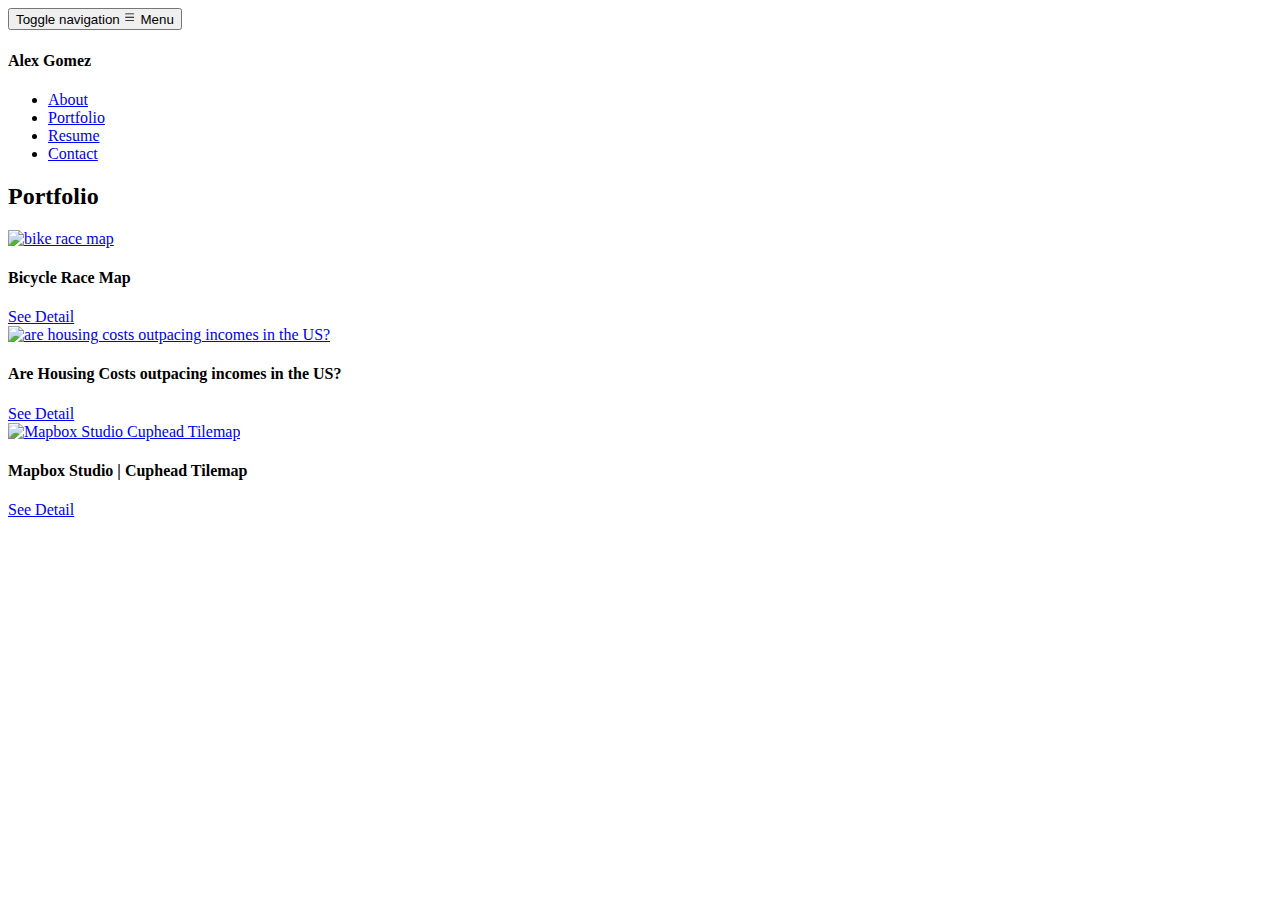
==== index.html @ f2230fb0 "add all files for website" ====
<!DOCTYPE html>
<html lang="en">

<head>
    <meta charset="utf-8">
    <meta name="viewport" content="width=device-width, initial-scale=1">
    <title>Alex Gomez</title>
    <!-- <link href='https://fonts.googleapis.com/css?family=Montserrat:400,700' rel='stylesheet' type='text/css'> -->

    <!--put your Bootstrap stylesheet links below this comment and above style.css-->
    <link rel="stylesheet" href="css/bootstrap.min.css">
    <link rel="stylesheet" href="css/style.css">
</head>

<body>
    <nav class="navbar navbar-expand-lg navbar-default">
        <!-- Create the navbar -->
        <div class="container">
            <div class="navbar">
                <!-- Creates the navbar header -->
                <button type="button" class="navbar-toggler" data-toggle="collapse" data-target="#navbar-header" aria-expanded="false" aria-controls="navbar-header">
                    <span class="sr-only">Toggle navigation</span>
                    <svg width="1em" height="1em" viewBox="0 0 16 16" class="bi bi-list" xmlns="http://www.w3.org/2000/svg">
                        <path fill-rule="evenodd" d="M2.5 11.5A.5.5 0 0 1 3 11h10a.5.5 0 0 1 0 1H3a.5.5 0 0 1-.5-.5zm0-4A.5.5 0 0 1 3 7h10a.5.5 0 0 1 0 1H3a.5.5 0 0 1-.5-.5zm0-4A.5.5 0 0 1 3 3h10a.5.5 0 0 1 0 1H3a.5.5 0 0 1-.5-.5z" /></svg>
                    <span class="menu"> Menu</span>
                </button> <!-- Hamburger button for smaller devices -->
                <h4>Alex Gomez</h4> <!-- Your website brand name -->
            </div>

            <div id="navbar-header" class="collapse navbar-collapse">
                <!-- Links to include in navbar -->
                <ul class="nav navbar-nav">
                    <!-- Unordered list for links on navbar -->
                    <li><a href="about.html">About</a></li>
                    <li><a href="index.html">Portfolio</a></li>
                    <li><a href="resume.html">Resume</a></li>
                    <li><a href="contact.html">Contact</a></li>
                </ul>
            </div> <!-- end .navbar-collapse -->
        </div> <!-- end .container -->
    </nav> <!-- end navigation bar -->

    <div class="jumbotron">
        <div class="container">
            <h2>Portfolio</h2>
        </div>
    </div>
    <div class="container">

        <div class="row">
            <div class="col-md-4">

                <div class="card">
                    <a href="portfolio/bike-race-map.html">
                        <img class="card-img-top" src="assets/bike-race-map.png" alt="bike race map"></a>
                    <div class="card-body">
                        <h4 class="card-title" style = "background-color: #ffffff; color: #000000">Bicycle Race Map</h4>
                        <a href="portfolio/bike-race-map.html" class="btn btn-primary">See Detail</a>
                    </div>
                </div>

            </div>

            <div class="col-md-4">

                <div class="card">
                    <a href="portfolio/housing-cost-income.html">
                        <img class="card-img-top" src="assets/housing-cost-income.png" alt="are housing costs outpacing incomes in the US?"></a>
                    <div class="card-body">
                        <h4 class="card-title" style = "background-color: #ffffff; color: #000000">Are Housing Costs outpacing incomes in the US?</h4>
                        <a href="portfolio/housing-cost-income.html" class="btn btn-primary">See Detail</a>
                    </div>
                </div>

            </div>
            <div class="col-md-4">

                <div class="card">
                    <a href="portfolio/cuphead-tilemap.html">
                        <img class="card-img-top" src="assets/cuphead-tilemap.png" alt="Mapbox Studio Cuphead Tilemap"></a>
                    <div class="card-body">
                        <h4 class="card-title" style = "background-color: #ffffff; color: #000000">Mapbox Studio | Cuphead Tilemap</h4>
                        <a href="portfolio/cuphead-tilemap.html" class="btn btn-primary">See Detail</a>
                    </div>
                </div>

            </div>
        </div>
    </div>

    <!--put your external script links here-->
    <script type="text/javascript" src="lib/jquery-3.5.1.min.js"></script>
    <script type="text/javascript" src="lib/bootstrap.min.js"></script>
</body>

</html>
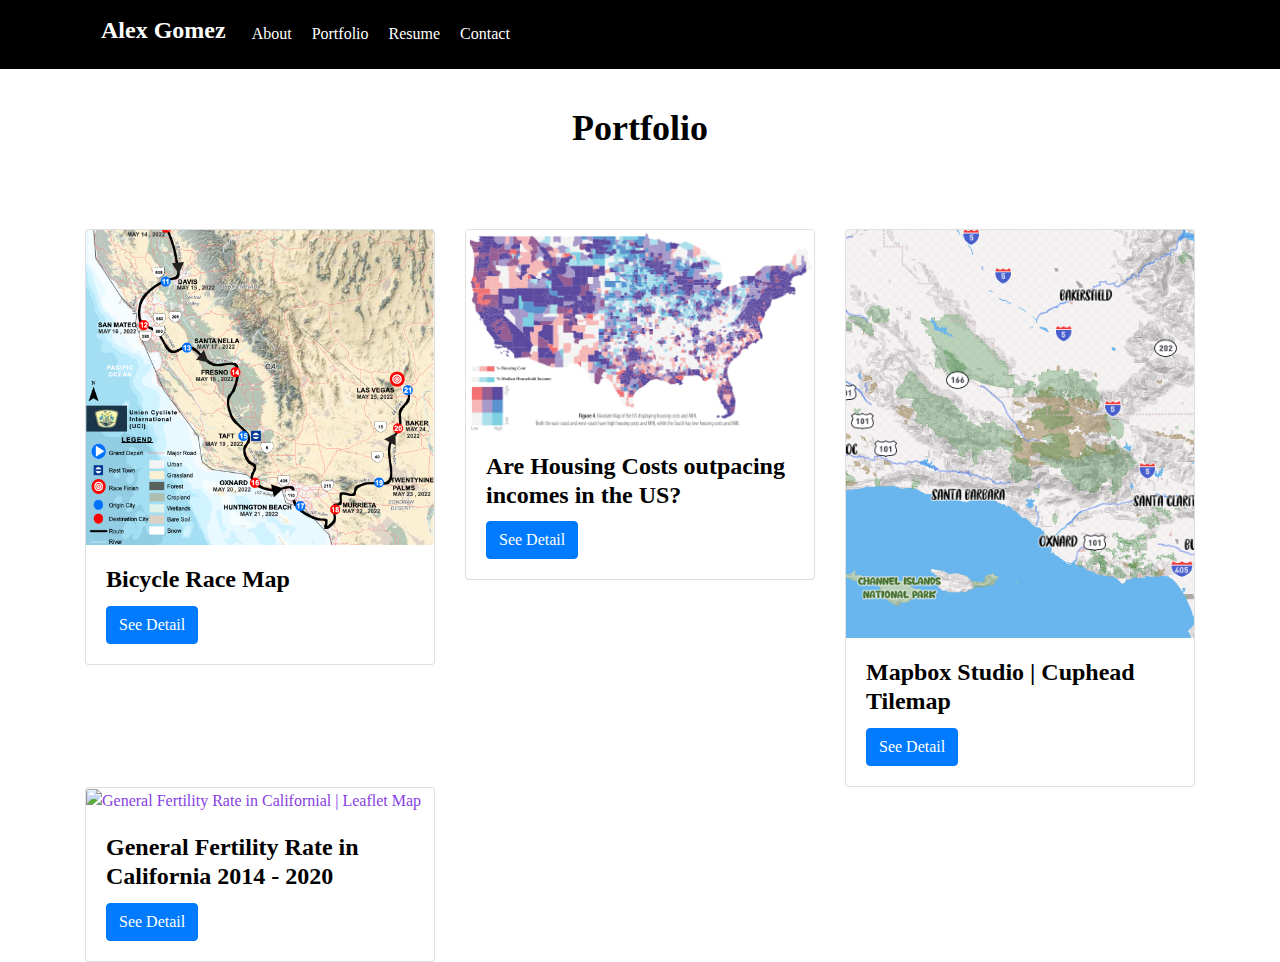
==== commit 5cf70fb7: "Added GFR Leaflet Map" ====
--- a/index.html
+++ b/index.html
@@ -85,6 +85,20 @@
                 </div>
 
             </div>
+            
+                        <div class="col-md-4">
+
+                <div class="card">
+                    <a href="portfolio/GFR_Leaflet.html">
+                        <img class="card-img-top" src="assets/GFR_leaflet.png" alt="General Fertility Rate in Californial | Leaflet Map"></a>
+                    <div class="card-body">
+                        <h4 class="card-title" style = "background-color: #ffffff; color: #000000">General Fertility Rate in California 2014 - 2020</h4>
+                        <a href="portfolio/housing-cost-income.html" class="btn btn-primary">See Detail</a>
+                    </div>
+                </div>
+
+            </div>
+            
         </div>
     </div>
 
--- a/css/style.css
+++ b/css/style.css
@@ -0,0 +1,133 @@
+/***** NAVBAR *****/
+
+.navbar {
+    background-color: #000000;
+    border-radius: 0;
+}
+
+/* Navbar title */
+.navbar-default .navbar-brand {
+    color: white;
+    font-size: px;
+    font-weight: bold;
+}
+
+/* Navbar hover effects */
+.navbar-default .navbar-brand:hover,
+.navbar-default .navbar-brand:focus,
+.navbar-default .navbar-nav > li > a:hover,
+.navbar-default .navbar-nav > li > a:focus {
+    color: #ffffff;
+    font-weight: bold;
+    font-size: 15px;
+    text-decoration: underline;
+}
+
+/* Navbar links */
+.navbar-default .navbar-nav > li > a {
+    color: #fff;
+    font-size: 16px;
+    padding: 10px;
+}
+
+/* Navbar collapsed styles */
+.navbar-toggler {
+    color: #fff;
+    border-color: #fff;
+    background-color: #863ee3;
+    border-radius: 4px;
+    border: 1px solid;
+    fill: #fff;
+    font-size: 16px;
+    position: relative;
+    margin-right: 10px;
+}
+
+.navbar-toggler:hover,
+.navbar-toggler:focus {
+    background-color: #ebd122;
+    color: #242424;
+    fill: #242424;
+    border-color: #fff;
+
+}
+
+/*** Portfolio pieces ***/
+.portfolio-thumbnail {
+    background-color: #fff;
+    border-color: #863ee3;
+    border-width: 2px;
+    width: 95%;
+}
+
+.portfolio-thumbnail:hover {
+    border-color: #ebd122;
+}
+
+.portfolio-title {
+    font-weight: bold;
+    padding-top: 3%;
+}
+
+.portfolio-description {}
+
+.portfolio-image {}
+
+#about-world {
+    max-height: 200px;
+}
+
+.resume h3 {
+    font-weight: bold;
+}
+
+hr {
+    border-color: white;
+    border-width: 2px;
+}
+
+p {
+    font-size: 20px;
+}
+
+a {
+    color: #863ee3;
+}
+
+a:hover {
+    color: #ebd122;
+}
+
+.jumbotron {
+    text-align: center;
+    color: #000000;
+    background-color: #ffffff;
+    padding: 3%;
+    border-radius: 0px;
+}
+
+.jumbotron h2 {
+    font-size: 36px;
+    font-weight: bold;
+}
+
+
+.img-responsive {
+    max-width: 100%;
+    height: auto
+}
+
+body {
+
+    font-family: 'Georgia', serif;
+    background-color: #ffffff;
+    color: #242424;
+}
+
+h4 {
+    color: white;
+    font-size: px;
+    font-weight: bold;
+    background-color: #000000;
+    border-radius: 0;
+}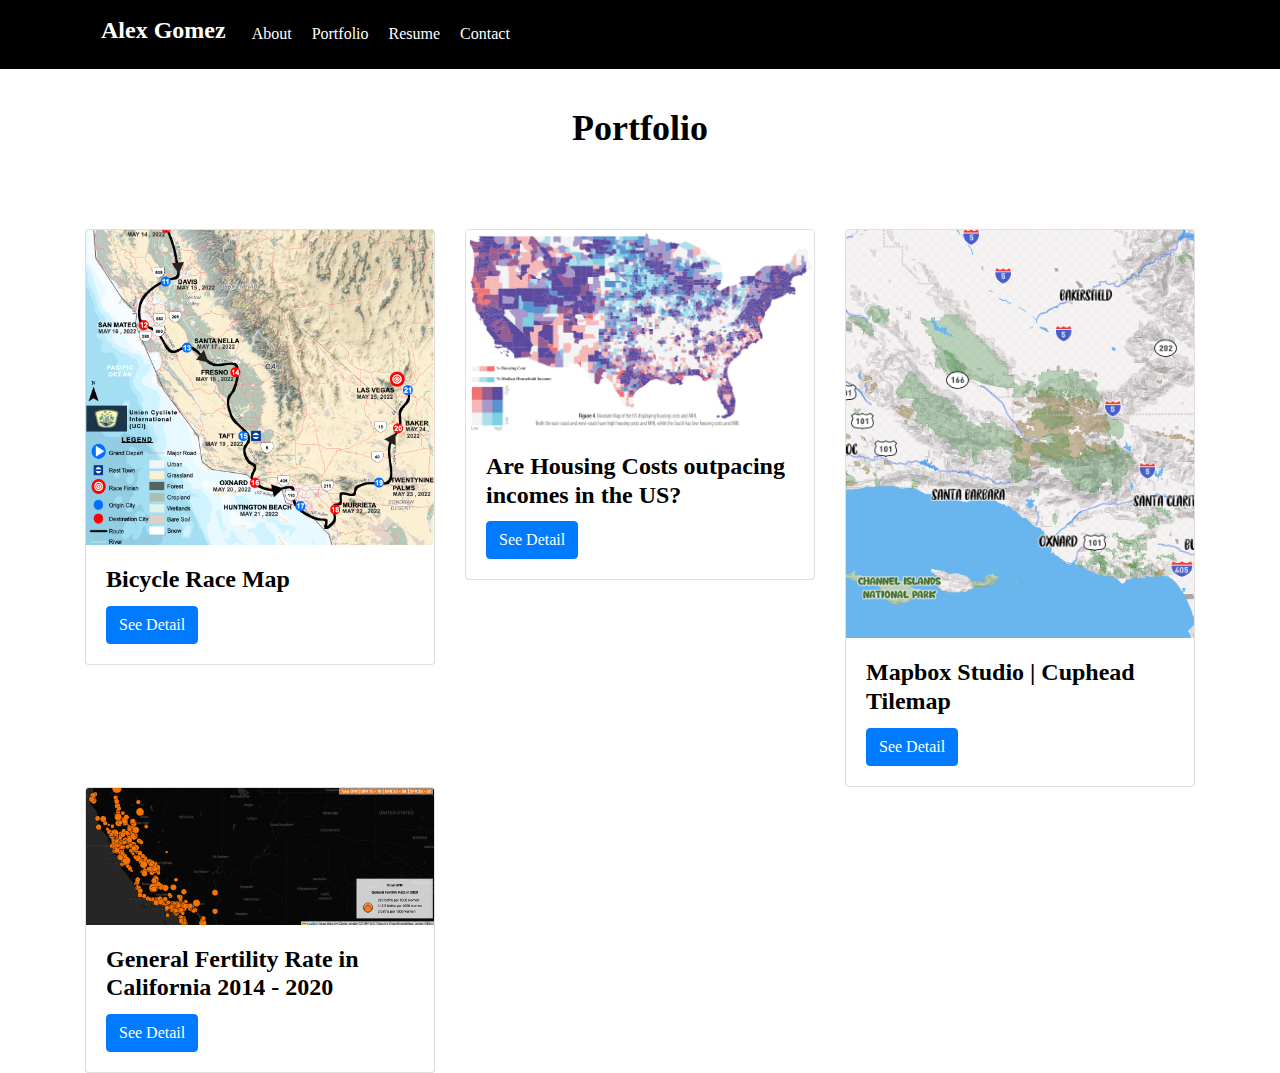
==== commit 64ff0c4f: "Fixed Portfolio page" ====
--- a/index.html
+++ b/index.html
@@ -90,10 +90,10 @@
 
                 <div class="card">
                     <a href="portfolio/GFR_Leaflet.html">
-                        <img class="card-img-top" src="assets/GFR_leaflet.png" alt="General Fertility Rate in Californial | Leaflet Map"></a>
+                        <img class="card-img-top" src="assets/GFR_Leaflet.png" alt="General Fertility Rate in California | Leaflet Map"></a>
                     <div class="card-body">
                         <h4 class="card-title" style = "background-color: #ffffff; color: #000000">General Fertility Rate in California 2014 - 2020</h4>
-                        <a href="portfolio/housing-cost-income.html" class="btn btn-primary">See Detail</a>
+                        <a href="portfolio/GFR_Leaflet.html" class="btn btn-primary">See Detail</a>
                     </div>
                 </div>
 
@@ -103,8 +103,8 @@
     </div>
 
     <!--put your external script links here-->
+    <script type="text/javascript" src="lib/bootstrap.min.js"></script>
     <script type="text/javascript" src="lib/jquery-3.5.1.min.js"></script>
-    <script type="text/javascript" src="lib/bootstrap.min.js"></script>
 </body>
 
 </html>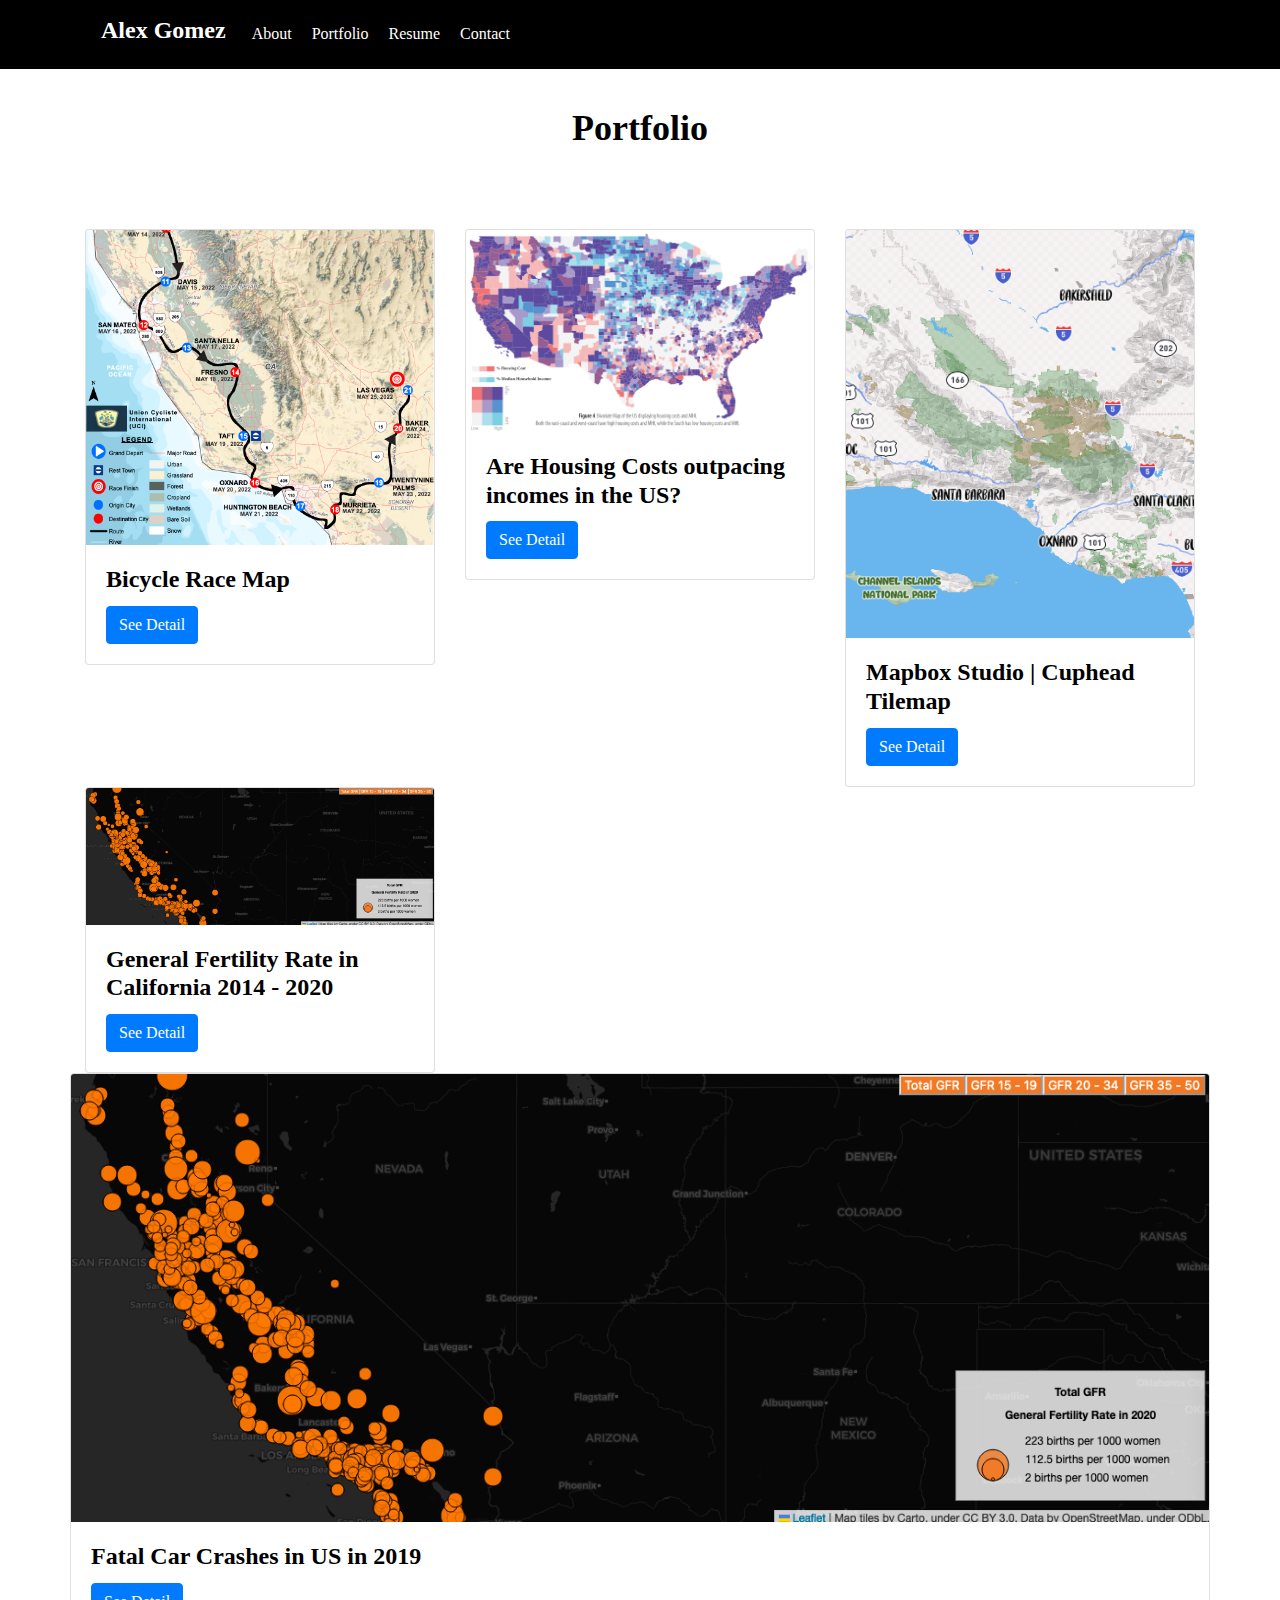
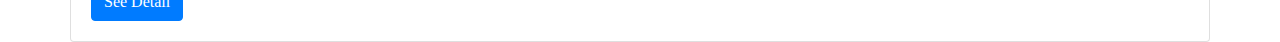
==== commit 48d8abaf: "added d3 map to portfolio" ====
--- a/index.html
+++ b/index.html
@@ -90,7 +90,7 @@
 
                 <div class="card">
                     <a href="portfolio/GFR_Leaflet.html">
-                        <img class="card-img-top" src="assets/GFR_Leaflet.png" alt="General Fertility Rate in California | Leaflet Map"></a>
+                        <img class="card-img-top" src="assets/GFR_Leaflet.png" alt="General Fertility Rate in California"></a>
                     <div class="card-body">
                         <h4 class="card-title" style = "background-color: #ffffff; color: #000000">General Fertility Rate in California 2014 - 2020</h4>
                         <a href="portfolio/GFR_Leaflet.html" class="btn btn-primary">See Detail</a>
@@ -98,7 +98,17 @@
                 </div>
 
             </div>
-            
+            <div class="card">
+            <a href="portfolio/fatal_crashes_d3.html">
+                <img class="card-img-top" src="assets/GFR_Leaflet.png" alt="Fatal Car Crashes in US 2019"></a>
+            <div class="card-body">
+                <h4 class="card-title" style = "background-color: #ffffff; color: #000000">Fatal Car Crashes in US in 2019</h4>
+                <a href="portfolio/fatal_crashes_d3.html" class="btn btn-primary">See Detail</a>
+            </div>
+        </div>
+
+    </div>
+       
         </div>
     </div>
 
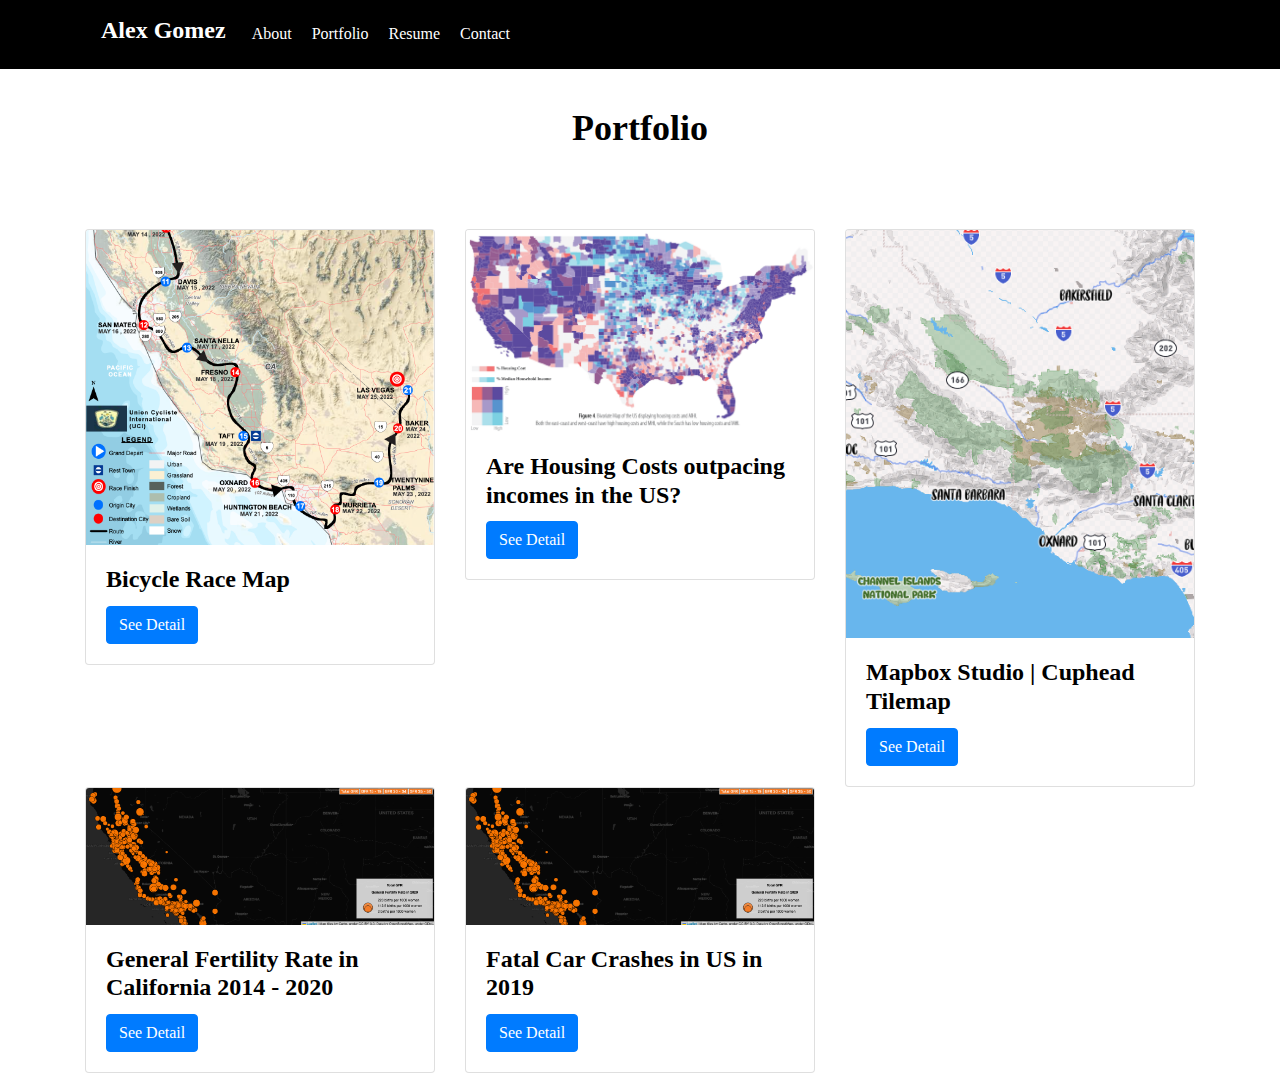
==== commit dc193cb9: "fixed portfolio & d3 page" ====
--- a/index.html
+++ b/index.html
@@ -45,11 +45,11 @@
             <h2>Portfolio</h2>
         </div>
     </div>
+    
     <div class="container">
-
         <div class="row">
+        
             <div class="col-md-4">
-
                 <div class="card">
                     <a href="portfolio/bike-race-map.html">
                         <img class="card-img-top" src="assets/bike-race-map.png" alt="bike race map"></a>
@@ -98,6 +98,8 @@
                 </div>
 
             </div>
+               <div class="col-md-4">
+     
             <div class="card">
             <a href="portfolio/fatal_crashes_d3.html">
                 <img class="card-img-top" src="assets/GFR_Leaflet.png" alt="Fatal Car Crashes in US 2019"></a>
@@ -106,10 +108,9 @@
                 <a href="portfolio/fatal_crashes_d3.html" class="btn btn-primary">See Detail</a>
             </div>
         </div>
-
     </div>
        
-        </div>
+    </div>
     </div>
 
     <!--put your external script links here-->
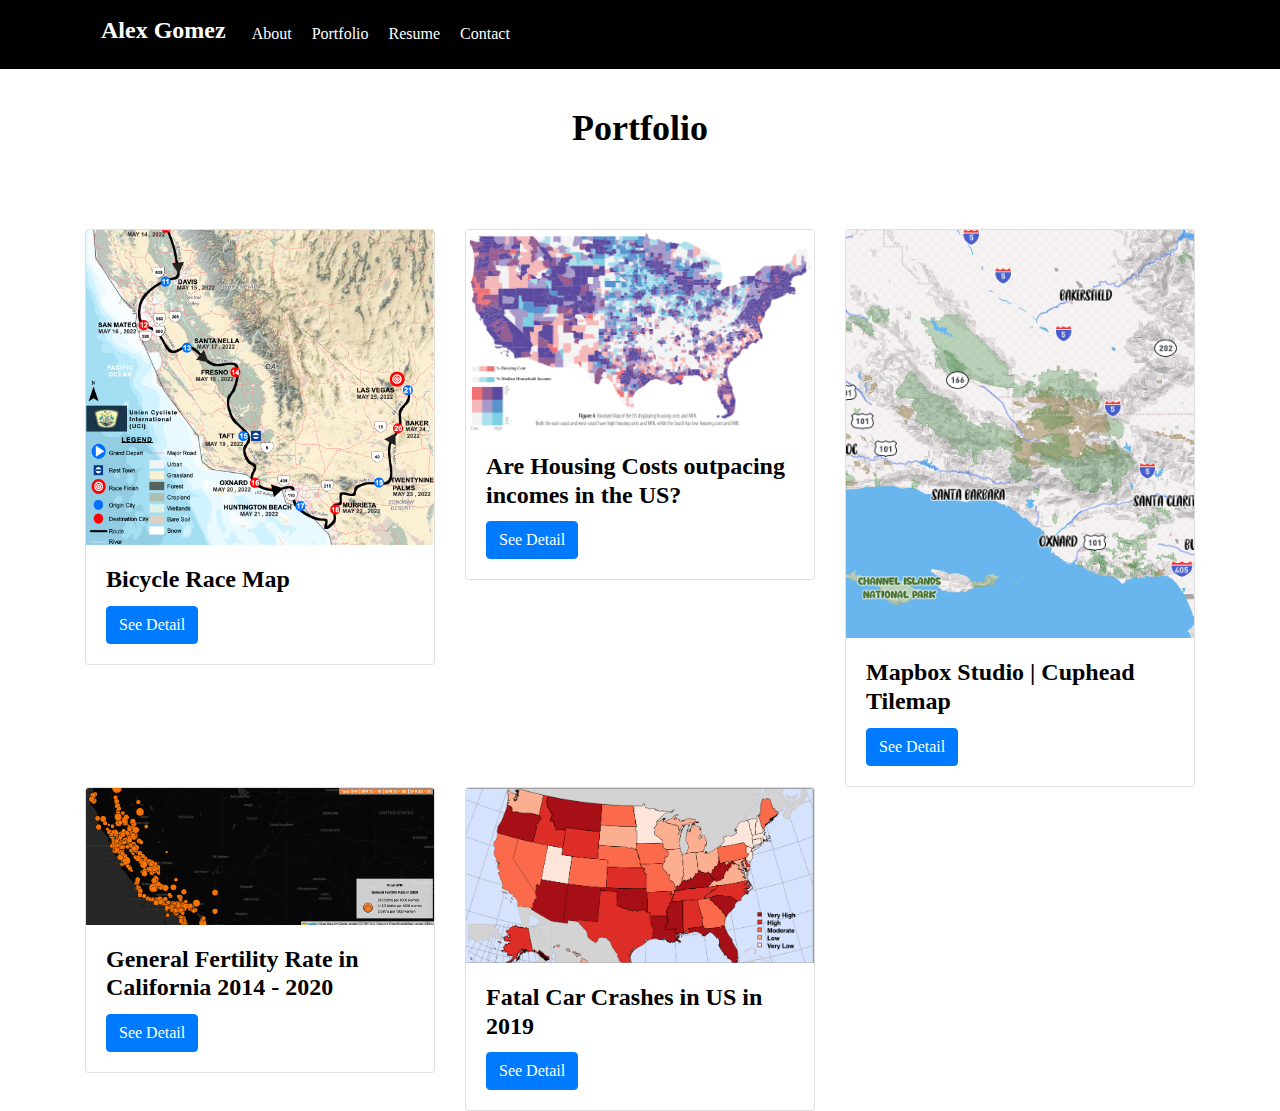
==== commit ad2500ff: "updated d3 tile pic" ====
--- a/index.html
+++ b/index.html
@@ -102,7 +102,7 @@
      
             <div class="card">
             <a href="portfolio/fatal_crashes_d3.html">
-                <img class="card-img-top" src="assets/GFR_Leaflet.png" alt="Fatal Car Crashes in US 2019"></a>
+                <img class="card-img-top" src="assets/d3pic.png" alt="Fatal Car Crashes in US 2019"></a>
             <div class="card-body">
                 <h4 class="card-title" style = "background-color: #ffffff; color: #000000">Fatal Car Crashes in US in 2019</h4>
                 <a href="portfolio/fatal_crashes_d3.html" class="btn btn-primary">See Detail</a>
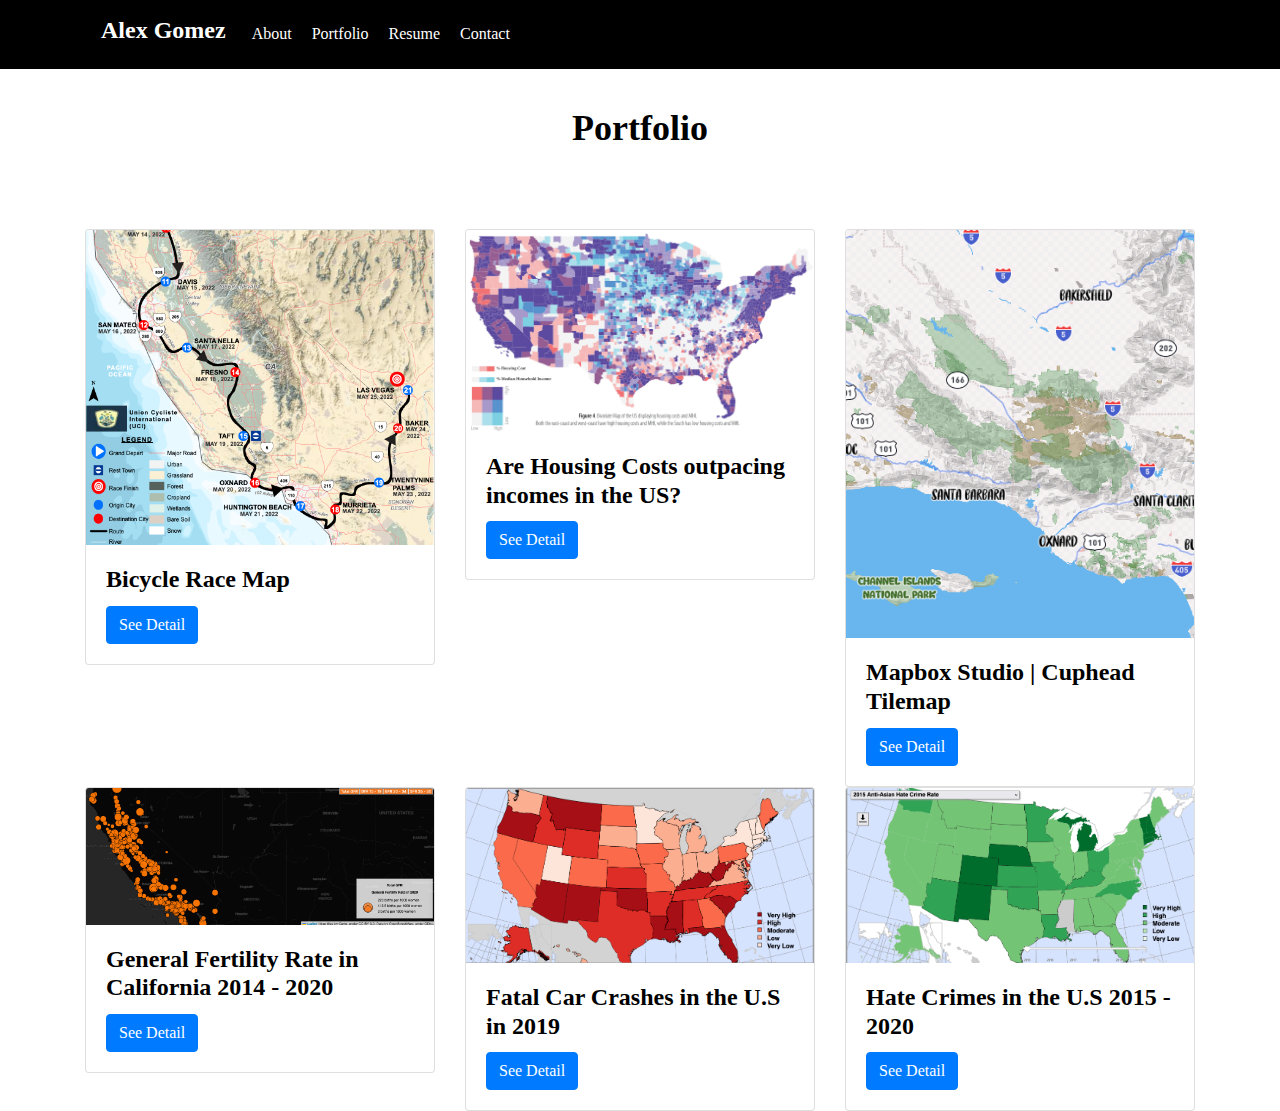
==== commit eafd80c0: "uploaded portfolio hate crimes viz" ====
--- a/index.html
+++ b/index.html
@@ -104,10 +104,23 @@
             <a href="portfolio/fatal_crashes_d3.html">
                 <img class="card-img-top" src="assets/d3pic.png" alt="Fatal Car Crashes in US 2019"></a>
             <div class="card-body">
-                <h4 class="card-title" style = "background-color: #ffffff; color: #000000">Fatal Car Crashes in US in 2019</h4>
+                <h4 class="card-title" style = "background-color: #ffffff; color: #000000">Fatal Car Crashes in the U.S in 2019</h4>
                 <a href="portfolio/fatal_crashes_d3.html" class="btn btn-primary">See Detail</a>
             </div>
         </div>
+    </div>
+    
+    <div class="col-md-4">
+    
+    <div class="card">
+    <a href="portfolio/hate-crimes-viz.html">
+    <img class="card-img-top" src="assets/hate-crime-viz.png" alt="Hate Crimes in the US 2015 - 2020"></a>
+    <div class="card-body">
+    <h4 class="card-title" style = "background-color: #ffffff; color: #000000">Hate Crimes in the U.S 2015 - 2020</h4>
+    <a href="portfolio/hate-crimes-viz.html" class="btn btn-primary">See Detail</a>
+    </div>
+    </div>
+    
     </div>
        
     </div>
